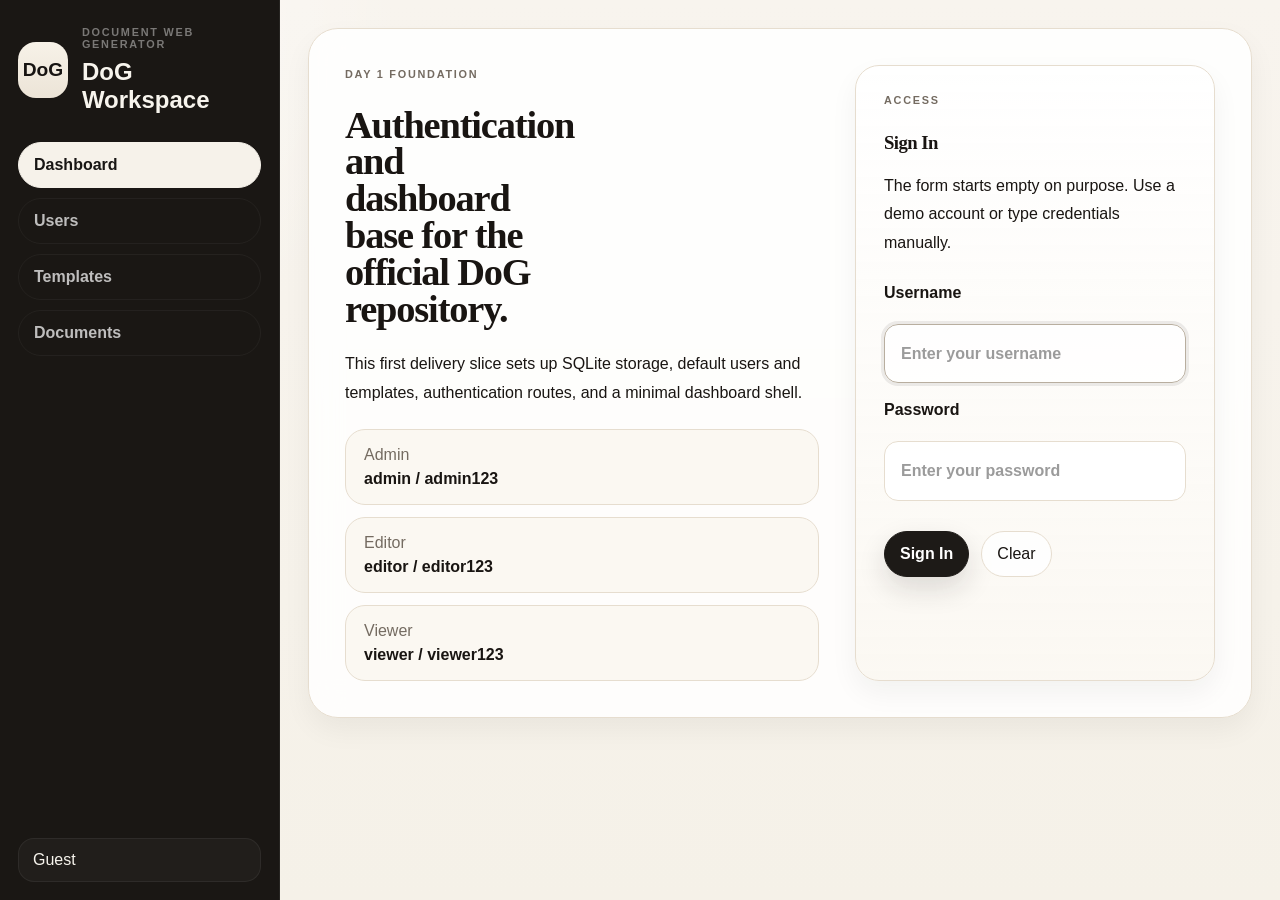
==== index.html @ 5dd4b7e9 "chore: initialize DOG foundation and auth base" ====
<!DOCTYPE html>
<html lang="en">
<head>
    <meta charset="UTF-8">
    <meta name="viewport" content="width=device-width, initial-scale=1.0">
    <title>DoG | Foundation</title>
    <link rel="stylesheet" href="assets/css/styles.css">
</head>
<body>
    <div class="layout">
        <aside class="sidebar">
            <div class="brand">
                <div class="brand-mark">DoG</div>
                <div>
                    <p class="eyebrow">Document Web Generator</p>
                    <h1>DoG Workspace</h1>
                </div>
            </div>

            <nav class="nav">
                <button class="nav-button active" type="button">Dashboard</button>
                <button class="nav-button" type="button" disabled>Users</button>
                <button class="nav-button" type="button" disabled>Templates</button>
                <button class="nav-button" type="button" disabled>Documents</button>
            </nav>

            <div class="sidebar-footer">
                <div id="sessionBadge" class="session-badge">Guest</div>
                <button id="logoutButton" class="ghost-button hidden" type="button">Log Out</button>
            </div>
        </aside>

        <main class="content">
            <section id="loginSection" class="panel hero">
                <div class="hero-copy">
                    <p class="eyebrow">Day 1 Foundation</p>
                    <h2>Authentication and dashboard base for the official DoG repository.</h2>
                    <p>This first delivery slice sets up SQLite storage, default users and templates, authentication routes, and a minimal dashboard shell.</p>

                    <div class="demo-list">
                        <button type="button" class="demo-card" data-demo-username="admin" data-demo-password="admin123">
                            <span>Admin</span>
                            <strong>admin / admin123</strong>
                        </button>
                        <button type="button" class="demo-card" data-demo-username="editor" data-demo-password="editor123">
                            <span>Editor</span>
                            <strong>editor / editor123</strong>
                        </button>
                        <button type="button" class="demo-card" data-demo-username="viewer" data-demo-password="viewer123">
                            <span>Viewer</span>
                            <strong>viewer / viewer123</strong>
                        </button>
                    </div>
                </div>

                <form id="loginForm" class="panel inset-card" autocomplete="off">
                    <div class="form-head">
                        <p class="eyebrow">Access</p>
                        <h3>Sign In</h3>
                        <p class="muted-text">The form starts empty on purpose. Use a demo account or type credentials manually.</p>
                    </div>
                    <input type="text" name="fake_username" class="honeypot" autocomplete="username" tabindex="-1" aria-hidden="true">
                    <input type="password" name="fake_password" class="honeypot" autocomplete="current-password" tabindex="-1" aria-hidden="true">
                    <label>
                        <span>Username</span>
                        <input type="text" name="username" placeholder="Enter your username" autocomplete="off" autocapitalize="none" spellcheck="false" required>
                    </label>
                    <label>
                        <span>Password</span>
                        <input type="password" name="password" placeholder="Enter your password" autocomplete="new-password" required>
                    </label>
                    <div class="button-row">
                        <button type="submit" class="primary-button">Sign In</button>
                        <button id="clearLoginButton" type="button" class="ghost-button">Clear</button>
                    </div>
                    <p id="loginMessage" class="status-text"></p>
                </form>
            </section>

            <section id="appSection" class="hidden">
                <header class="topbar">
                    <div>
                        <p class="eyebrow">Document Workspace</p>
                        <h2>Dashboard</h2>
                    </div>
                    <button id="refreshButton" class="ghost-button" type="button">Refresh Data</button>
                </header>

                <section class="stats-grid" id="statsGrid"></section>

                <section class="panel summary-panel">
                    <h3>Day 1 Summary</h3>
                    <p>The official repository now contains the project structure, database initialization, demo users, seeded templates, authentication endpoints, and dashboard statistics.</p>
                    <ul class="summary-list">
                        <li>Plain PHP backend with PDO + SQLite</li>
                        <li>Prepared statements for sensitive queries</li>
                        <li>Session-based authentication</li>
                        <li>Foundation ready for users, templates, and documents slices</li>
                    </ul>
                </section>
            </section>
        </main>
    </div>

    <script type="module" src="assets/js/app.js"></script>
</body>
</html>
---- assets/css/styles.css ----
:root {
    --bg: #f5f1e8;
    --surface: rgba(255, 255, 255, 0.86);
    --surface-soft: #fbf8f2;
    --surface-muted: #f2ece2;
    --sidebar: #1a1714;
    --sidebar-border: rgba(255, 255, 255, 0.06);
    --text: #191512;
    --muted: #746b61;
    --line: #e6ddcf;
    --line-strong: #d8cdbd;
    --accent: #1d1a17;
    --accent-contrast: #ffffff;
    --danger: #8f2d2d;
    --shadow-sm: 0 12px 28px rgba(25, 21, 18, 0.05);
    --radius-xl: 30px;
    --radius-lg: 22px;
    --radius-md: 16px;
}

* {
    box-sizing: border-box;
}

html,
body {
    min-height: 100%;
}

body {
    margin: 0;
    font-family: "Avenir Next", "Segoe UI", "Helvetica Neue", Arial, sans-serif;
    color: var(--text);
    background:
        radial-gradient(circle at top left, rgba(255, 255, 255, 0.72), transparent 26%),
        linear-gradient(180deg, #f8f4ee 0%, var(--bg) 100%);
}

button,
input,
select,
textarea {
    font: inherit;
}

button,
input {
    transition: background-color 0.18s ease, border-color 0.18s ease, box-shadow 0.18s ease, transform 0.18s ease;
}

.layout {
    display: grid;
    grid-template-columns: 280px minmax(0, 1fr);
    min-height: 100vh;
}

.sidebar {
    position: sticky;
    top: 0;
    min-height: 100vh;
    padding: 26px 18px 18px;
    background: var(--sidebar);
    color: #f7f4ed;
    display: flex;
    flex-direction: column;
    gap: 28px;
    border-right: 1px solid var(--sidebar-border);
}

.brand {
    display: flex;
    gap: 14px;
    align-items: center;
}

.brand-mark {
    width: 56px;
    height: 56px;
    border-radius: 18px;
    display: grid;
    place-items: center;
    background: linear-gradient(180deg, #f7f2e8 0%, #ece4d7 100%);
    color: #171412;
    font-size: 1.2rem;
    font-weight: 700;
}

.brand h1,
.hero-copy h2,
.content h2,
.panel h3 {
    margin: 0;
}

.eyebrow {
    margin: 0 0 8px;
    color: var(--muted);
    letter-spacing: 0.16em;
    text-transform: uppercase;
    font-size: 0.68rem;
    font-weight: 700;
}

.sidebar .eyebrow {
    color: rgba(255, 255, 255, 0.42);
}

.nav,
.sidebar-footer {
    display: grid;
    gap: 10px;
}

.nav-button,
.primary-button,
.ghost-button,
.demo-card {
    border: 1px solid transparent;
    border-radius: 999px;
    padding: 13px 15px;
    cursor: pointer;
}

.nav-button {
    background: transparent;
    color: rgba(255, 255, 255, 0.78);
    text-align: left;
    font-weight: 600;
    border-color: rgba(255, 255, 255, 0.05);
}

.nav-button.active {
    background: #f6f2ea;
    color: #181614;
    border-color: #f6f2ea;
}

.nav-button[disabled] {
    cursor: default;
    opacity: 0.92;
}

.sidebar-footer {
    margin-top: auto;
}

.session-badge {
    padding: 12px 14px;
    border-radius: 16px;
    background: rgba(255, 255, 255, 0.03);
    border: 1px solid rgba(255, 255, 255, 0.06);
}

.content {
    padding: 28px;
}

.panel {
    background: var(--surface);
    border: 1px solid var(--line);
    border-radius: var(--radius-xl);
    box-shadow: var(--shadow-sm);
    backdrop-filter: blur(16px);
}

.hero {
    display: grid;
    grid-template-columns: minmax(0, 1fr) 360px;
    gap: 36px;
    padding: 36px;
}

.hero-copy {
    display: grid;
    gap: 22px;
    align-content: start;
}

.hero-copy h2,
.content h2,
.panel h3 {
    font-family: "Iowan Old Style", "Palatino Linotype", "Book Antiqua", Georgia, serif;
    letter-spacing: -0.03em;
}

.hero-copy h2 {
    max-width: 11ch;
    font-size: clamp(2.15rem, 3vw, 4rem);
    line-height: 0.96;
}

.hero-copy p,
.muted-text,
.summary-panel p,
.summary-list {
    margin: 0;
    line-height: 1.8;
}

.demo-list {
    display: grid;
    gap: 12px;
}

.demo-card {
    padding: 16px 18px;
    border-radius: 20px;
    text-align: left;
    background: var(--surface-soft);
    border-color: var(--line);
}

.demo-card span,
.demo-card strong {
    display: block;
}

.demo-card span {
    margin-bottom: 6px;
    color: var(--muted);
}

.demo-card strong {
    color: var(--text);
}

.inset-card {
    display: grid;
    gap: 18px;
    align-self: stretch;
    padding: 28px;
    border-radius: 24px;
    background: linear-gradient(180deg, rgba(255, 255, 255, 0.82) 0%, rgba(251, 248, 242, 0.96) 100%);
}

.form-head,
label {
    display: grid;
    gap: 10px;
}

label {
    font-weight: 600;
}

input {
    width: 100%;
    border: 1px solid var(--line);
    background: rgba(255, 255, 255, 0.92);
    border-radius: 14px;
    padding: 14px 16px;
    color: var(--text);
}

input::placeholder {
    color: #9b9b9b;
}

input:focus {
    outline: none;
    border-color: #b8ae9f;
    box-shadow: 0 0 0 3px rgba(25, 21, 18, 0.08);
}

.button-row {
    display: flex;
    gap: 12px;
    align-items: center;
}

.primary-button {
    background: var(--accent);
    color: var(--accent-contrast);
    border-color: var(--accent);
    font-weight: 700;
    box-shadow: 0 12px 28px rgba(26, 24, 22, 0.14);
}

.ghost-button {
    background: rgba(255, 255, 255, 0.88);
    color: var(--text);
    border-color: var(--line);
}

.topbar {
    display: flex;
    justify-content: space-between;
    align-items: flex-end;
    gap: 16px;
    margin-bottom: 26px;
}

.stats-grid {
    display: grid;
    grid-template-columns: repeat(4, minmax(0, 1fr));
    gap: 20px;
    margin-bottom: 22px;
}

.stat-card {
    padding: 22px;
    border-radius: var(--radius-lg);
    background: linear-gradient(180deg, rgba(255, 255, 255, 0.9) 0%, rgba(250, 247, 241, 0.82) 100%);
    border: 1px solid var(--line);
}

.stat-card span {
    display: block;
    color: var(--muted);
}

.stat-card strong {
    display: block;
    margin-top: 10px;
    font-family: "Iowan Old Style", "Palatino Linotype", "Book Antiqua", Georgia, serif;
    font-size: 2.1rem;
}

.summary-panel {
    padding: 26px;
}

.summary-list {
    margin-top: 14px;
    padding-left: 18px;
}

.summary-list li + li {
    margin-top: 8px;
}

.status-text {
    min-height: 1.4em;
    margin: 0;
    color: var(--muted);
}

.error-text {
    color: var(--danger);
}

.honeypot,
.hidden {
    display: none !important;
}

@media (max-width: 1180px) {
    .layout,
    .hero,
    .stats-grid {
        grid-template-columns: 1fr;
    }

    .sidebar {
        position: static;
        min-height: auto;
    }
}

@media (max-width: 720px) {
    .content,
    .sidebar,
    .hero,
    .inset-card,
    .summary-panel {
        padding: 16px;
    }

    .button-row {
        flex-wrap: wrap;
    }
}
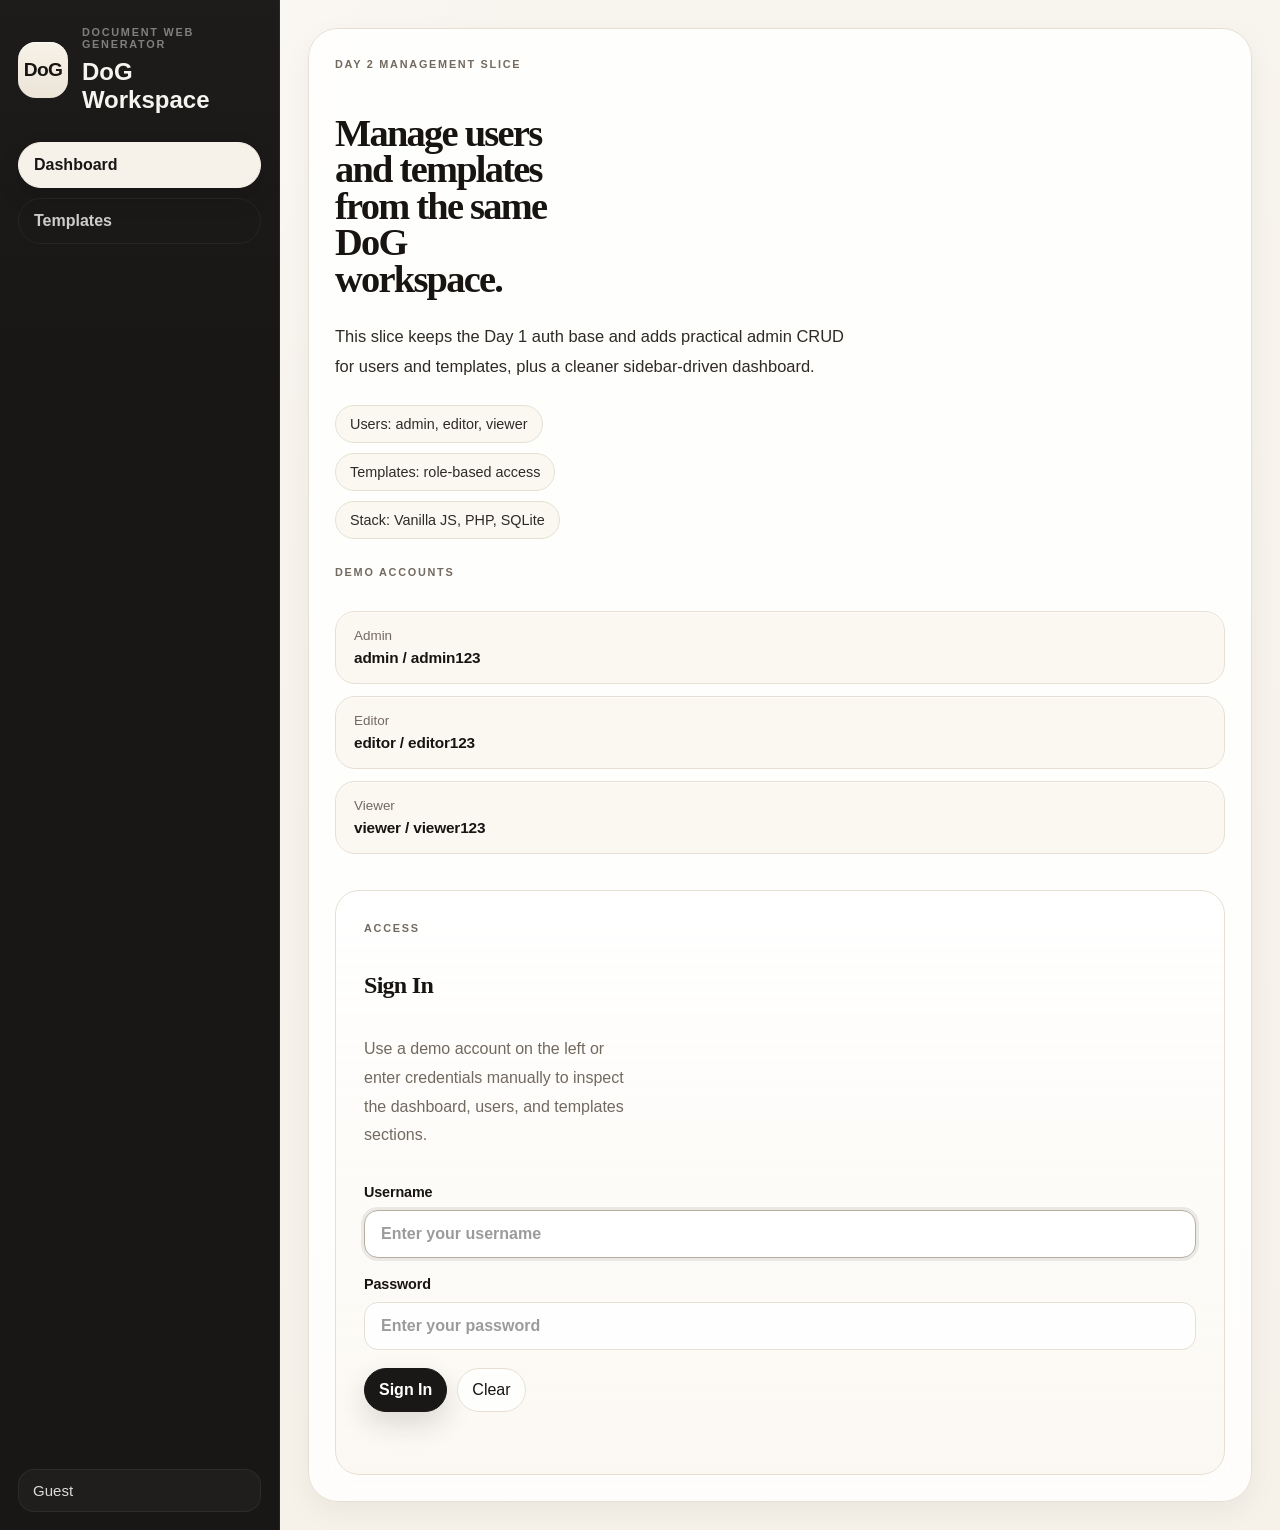
==== commit 743e8fc9: "feat: add user and template management" ====
--- a/index.html
+++ b/index.html
@@ -3,11 +3,11 @@
 <head>
     <meta charset="UTF-8">
     <meta name="viewport" content="width=device-width, initial-scale=1.0">
-    <title>DoG | Foundation</title>
+    <title>DoG | User And Template Management</title>
     <link rel="stylesheet" href="assets/css/styles.css">
 </head>
 <body>
-    <div class="layout">
+    <div class="page-shell">
         <aside class="sidebar">
             <div class="brand">
                 <div class="brand-mark">DoG</div>
@@ -17,50 +17,58 @@
                 </div>
             </div>
 
-            <nav class="nav">
-                <button class="nav-button active" type="button">Dashboard</button>
-                <button class="nav-button" type="button" disabled>Users</button>
-                <button class="nav-button" type="button" disabled>Templates</button>
-                <button class="nav-button" type="button" disabled>Documents</button>
+            <nav class="nav-list">
+                <button class="nav-button active" type="button" data-section="dashboard">Dashboard</button>
+                <button class="nav-button" type="button" data-section="users" data-admin-only="true">Users</button>
+                <button class="nav-button" type="button" data-section="templates">Templates</button>
             </nav>
 
-            <div class="sidebar-footer">
+            <div class="side-footer">
                 <div id="sessionBadge" class="session-badge">Guest</div>
                 <button id="logoutButton" class="ghost-button hidden" type="button">Log Out</button>
             </div>
         </aside>
 
-        <main class="content">
-            <section id="loginSection" class="panel hero">
+        <main class="main-content">
+            <section id="loginSection" class="panel hero-panel">
                 <div class="hero-copy">
-                    <p class="eyebrow">Day 1 Foundation</p>
-                    <h2>Authentication and dashboard base for the official DoG repository.</h2>
-                    <p>This first delivery slice sets up SQLite storage, default users and templates, authentication routes, and a minimal dashboard shell.</p>
+                    <p class="eyebrow">Day 2 Management Slice</p>
+                    <h2>Manage users and templates from the same DoG workspace.</h2>
+                    <p>This slice keeps the Day 1 auth base and adds practical admin CRUD for users and templates, plus a cleaner sidebar-driven dashboard.</p>
 
-                    <div class="demo-list">
-                        <button type="button" class="demo-card" data-demo-username="admin" data-demo-password="admin123">
+                    <div class="hero-meta">
+                        <span>Users: admin, editor, viewer</span>
+                        <span>Templates: role-based access</span>
+                        <span>Stack: Vanilla JS, PHP, SQLite</span>
+                    </div>
+
+                    <div class="credentials-block">
+                        <p class="eyebrow">Demo accounts</p>
+                        <div class="credentials">
+                        <button type="button" class="credential-chip" data-demo-username="admin" data-demo-password="admin123">
                             <span>Admin</span>
                             <strong>admin / admin123</strong>
                         </button>
-                        <button type="button" class="demo-card" data-demo-username="editor" data-demo-password="editor123">
+                        <button type="button" class="credential-chip" data-demo-username="editor" data-demo-password="editor123">
                             <span>Editor</span>
                             <strong>editor / editor123</strong>
                         </button>
-                        <button type="button" class="demo-card" data-demo-username="viewer" data-demo-password="viewer123">
+                        <button type="button" class="credential-chip" data-demo-username="viewer" data-demo-password="viewer123">
                             <span>Viewer</span>
                             <strong>viewer / viewer123</strong>
                         </button>
+                        </div>
                     </div>
                 </div>
 
-                <form id="loginForm" class="panel inset-card" autocomplete="off">
-                    <div class="form-head">
+                <form id="loginForm" class="card form-card" autocomplete="off">
+                    <div class="form-card-head">
                         <p class="eyebrow">Access</p>
                         <h3>Sign In</h3>
-                        <p class="muted-text">The form starts empty on purpose. Use a demo account or type credentials manually.</p>
+                        <p class="form-intro">Use a demo account on the left or enter credentials manually to inspect the dashboard, users, and templates sections.</p>
                     </div>
-                    <input type="text" name="fake_username" class="honeypot" autocomplete="username" tabindex="-1" aria-hidden="true">
-                    <input type="password" name="fake_password" class="honeypot" autocomplete="current-password" tabindex="-1" aria-hidden="true">
+                    <input type="text" name="fake_username" class="honeypot-field" autocomplete="username" tabindex="-1" aria-hidden="true">
+                    <input type="password" name="fake_password" class="honeypot-field" autocomplete="current-password" tabindex="-1" aria-hidden="true">
                     <label>
                         <span>Username</span>
                         <input type="text" name="username" placeholder="Enter your username" autocomplete="off" autocapitalize="none" spellcheck="false" required>
@@ -80,23 +88,88 @@
             <section id="appSection" class="hidden">
                 <header class="topbar">
                     <div>
-                        <p class="eyebrow">Document Workspace</p>
-                        <h2>Dashboard</h2>
+                        <p class="eyebrow">Management Workspace</p>
+                        <h2 id="sectionTitle">Dashboard</h2>
                     </div>
                     <button id="refreshButton" class="ghost-button" type="button">Refresh Data</button>
                 </header>
 
-                <section class="stats-grid" id="statsGrid"></section>
+                <section id="dashboardSection" class="app-section">
+                    <div id="statsGrid" class="stats-grid"></div>
+                    <div class="double-grid">
+                        <article class="panel">
+                            <h3>Day 2 Scope</h3>
+                            <p>The official DoG repository now exposes the admin CRUD base for users and templates, while keeping role-gated reads for non-admin users.</p>
+                            <ul class="feature-list">
+                                <li>Day 1 authentication and dashboard stats</li>
+                                <li>Users API with create, edit, and delete</li>
+                                <li>Templates API with role-aware listing</li>
+                                <li>Sidebar navigation between dashboard sections</li>
+                            </ul>
+                        </article>
+                        <article class="panel">
+                            <h3>How To Verify</h3>
+                            <p>Sign in as <strong>admin</strong> to manage both users and templates. Sign in as <strong>editor</strong> or <strong>viewer</strong> to confirm admin-only routes stay blocked.</p>
+                        </article>
+                    </div>
+                </section>
 
-                <section class="panel summary-panel">
-                    <h3>Day 1 Summary</h3>
-                    <p>The official repository now contains the project structure, database initialization, demo users, seeded templates, authentication endpoints, and dashboard statistics.</p>
-                    <ul class="summary-list">
-                        <li>Plain PHP backend with PDO + SQLite</li>
-                        <li>Prepared statements for sensitive queries</li>
-                        <li>Session-based authentication</li>
-                        <li>Foundation ready for users, templates, and documents slices</li>
-                    </ul>
+                <section id="usersSection" class="app-section hidden">
+                    <div class="double-grid">
+                        <article class="panel">
+                            <h3>User Editor</h3>
+                            <form id="userForm" class="stack-form">
+                                <input type="hidden" name="id">
+                                <label><span>Full Name</span><input type="text" name="full_name" required></label>
+                                <label><span>Username</span><input type="text" name="username" required></label>
+                                <label><span>Password</span><input type="password" name="password" placeholder="Leave empty when updating"></label>
+                                <label>
+                                    <span>Role</span>
+                                    <select name="role">
+                                        <option value="admin">admin</option>
+                                        <option value="editor">editor</option>
+                                        <option value="viewer">viewer</option>
+                                    </select>
+                                </label>
+                                <label class="checkbox-row"><input type="checkbox" name="is_active" checked> Active</label>
+                                <div class="button-row">
+                                    <button type="submit" class="primary-button">Save User</button>
+                                    <button type="button" id="userResetButton" class="ghost-button">Reset</button>
+                                </div>
+                            </form>
+                        </article>
+                        <article class="panel">
+                            <h3>Users List</h3>
+                            <div id="usersList" class="stack-list"></div>
+                        </article>
+                    </div>
+                </section>
+
+                <section id="templatesSection" class="app-section hidden">
+                    <div class="double-grid">
+                        <article class="panel" id="templateEditorPanel">
+                            <h3>Template Editor</h3>
+                            <form id="templateForm" class="stack-form">
+                                <input type="hidden" name="id">
+                                <label><span>Title</span><input type="text" name="title" required></label>
+                                <label><span>Slug</span><input type="text" name="slug" placeholder="Leave empty for auto-generation"></label>
+                                <label><span>Category</span><input type="text" name="category" value="general" required></label>
+                                <label><span>Description</span><textarea name="description" rows="2"></textarea></label>
+                                <label><span>Placeholders (comma-separated)</span><input type="text" name="placeholders" placeholder="full_name,email,city"></label>
+                                <label><span>Allowed Roles</span><input type="text" name="allowed_roles" value="admin,editor,viewer"></label>
+                                <label class="checkbox-row"><input type="checkbox" name="is_active" checked> Active</label>
+                                <label><span>Template HTML</span><textarea name="html_content" rows="12" required></textarea></label>
+                                <div class="button-row">
+                                    <button type="submit" class="primary-button">Save Template</button>
+                                    <button type="button" id="templateResetButton" class="ghost-button">Reset</button>
+                                </div>
+                            </form>
+                        </article>
+                        <article class="panel">
+                            <h3>Templates List</h3>
+                            <div id="templatesList" class="stack-list"></div>
+                        </article>
+                    </div>
                 </section>
             </section>
         </main>
--- a/assets/css/styles.css
+++ b/assets/css/styles.css
@@ -1,21 +1,22 @@
 :root {
-    --bg: #f5f1e8;
+    --bg: #f6f2ea;
     --surface: rgba(255, 255, 255, 0.86);
     --surface-soft: #fbf8f2;
-    --surface-muted: #f2ece2;
-    --sidebar: #1a1714;
+    --surface-muted: #f3eee6;
+    --sidebar: #191715;
     --sidebar-border: rgba(255, 255, 255, 0.06);
-    --text: #191512;
-    --muted: #746b61;
-    --line: #e6ddcf;
-    --line-strong: #d8cdbd;
-    --accent: #1d1a17;
+    --text: #171412;
+    --muted: #72695f;
+    --line: #e7dfd2;
+    --line-strong: #d6ccbc;
+    --accent: #1a1816;
     --accent-contrast: #ffffff;
     --danger: #8f2d2d;
-    --shadow-sm: 0 12px 28px rgba(25, 21, 18, 0.05);
+    --shadow-sm: 0 10px 30px rgba(23, 20, 18, 0.05);
     --radius-xl: 30px;
     --radius-lg: 22px;
     --radius-md: 16px;
+    --radius-sm: 10px;
 }
 
 * {
@@ -44,11 +45,28 @@
 }
 
 button,
-input {
-    transition: background-color 0.18s ease, border-color 0.18s ease, box-shadow 0.18s ease, transform 0.18s ease;
-}
-
-.layout {
+a,
+input,
+select,
+textarea {
+    transition:
+        background-color 0.18s ease,
+        border-color 0.18s ease,
+        color 0.18s ease,
+        box-shadow 0.18s ease,
+        transform 0.18s ease;
+}
+
+button:focus-visible,
+a:focus-visible,
+input:focus-visible,
+select:focus-visible,
+textarea:focus-visible {
+    outline: none;
+    box-shadow: 0 0 0 3px rgba(18, 18, 18, 0.08);
+}
+
+.page-shell {
     display: grid;
     grid-template-columns: 280px minmax(0, 1fr);
     min-height: 100vh;
@@ -59,8 +77,10 @@
     top: 0;
     min-height: 100vh;
     padding: 26px 18px 18px;
-    background: var(--sidebar);
-    color: #f7f4ed;
+    background:
+        linear-gradient(180deg, rgba(255, 255, 255, 0.02), transparent 24%),
+        var(--sidebar);
+    color: #f4f4f1;
     display: flex;
     flex-direction: column;
     gap: 28px;
@@ -83,12 +103,15 @@
     color: #171412;
     font-size: 1.2rem;
     font-weight: 700;
+    letter-spacing: -0.04em;
+    box-shadow: inset 0 1px 0 rgba(255, 255, 255, 0.72);
 }
 
 .brand h1,
 .hero-copy h2,
-.content h2,
-.panel h3 {
+.topbar h2,
+.panel h3,
+.form-card h3 {
     margin: 0;
 }
 
@@ -102,23 +125,24 @@
 }
 
 .sidebar .eyebrow {
-    color: rgba(255, 255, 255, 0.42);
-}
-
-.nav,
-.sidebar-footer {
+    color: rgba(255, 255, 255, 0.44);
+}
+
+.nav-list {
     display: grid;
     gap: 10px;
 }
 
 .nav-button,
+.ghost-button,
 .primary-button,
-.ghost-button,
-.demo-card {
+.link-button,
+.credential-chip {
     border: 1px solid transparent;
     border-radius: 999px;
-    padding: 13px 15px;
+    padding: 12px 14px;
     cursor: pointer;
+    text-decoration: none;
 }
 
 .nav-button {
@@ -127,21 +151,25 @@
     text-align: left;
     font-weight: 600;
     border-color: rgba(255, 255, 255, 0.05);
+    padding: 13px 15px;
+}
+
+.nav-button:hover {
+    background: rgba(255, 255, 255, 0.05);
+    color: #ffffff;
 }
 
 .nav-button.active {
     background: #f6f2ea;
     color: #181614;
     border-color: #f6f2ea;
-}
-
-.nav-button[disabled] {
-    cursor: default;
-    opacity: 0.92;
-}
-
-.sidebar-footer {
+    box-shadow: 0 10px 24px rgba(0, 0, 0, 0.12);
+}
+
+.side-footer {
     margin-top: auto;
+    display: grid;
+    gap: 12px;
 }
 
 .session-badge {
@@ -149,123 +177,203 @@
     border-radius: 16px;
     background: rgba(255, 255, 255, 0.03);
     border: 1px solid rgba(255, 255, 255, 0.06);
-}
-
-.content {
+    color: rgba(255, 255, 255, 0.84);
+    font-size: 0.94rem;
+}
+
+.main-content {
     padding: 28px;
 }
 
+.hero-panel,
 .panel {
     background: var(--surface);
     border: 1px solid var(--line);
     border-radius: var(--radius-xl);
     box-shadow: var(--shadow-sm);
-    backdrop-filter: blur(16px);
-}
-
-.hero {
+    backdrop-filter: blur(18px);
+}
+
+.hero-panel {
     display: grid;
     grid-template-columns: minmax(0, 1fr) 360px;
     gap: 36px;
+    align-items: start;
     padding: 36px;
 }
 
 .hero-copy {
     display: grid;
-    gap: 22px;
+    gap: 24px;
     align-content: start;
 }
 
-.hero-copy h2,
-.content h2,
-.panel h3 {
+.hero-copy h2 {
+    max-width: 12ch;
     font-family: "Iowan Old Style", "Palatino Linotype", "Book Antiqua", Georgia, serif;
-    letter-spacing: -0.03em;
-}
-
-.hero-copy h2 {
-    max-width: 11ch;
-    font-size: clamp(2.15rem, 3vw, 4rem);
-    line-height: 0.96;
-}
-
-.hero-copy p,
-.muted-text,
-.summary-panel p,
-.summary-list {
+    font-size: clamp(2.2rem, 3vw, 4.1rem);
+    line-height: 0.95;
+    letter-spacing: -0.045em;
+    font-weight: 700;
+}
+
+.hero-copy > p:not(.eyebrow) {
     margin: 0;
-    line-height: 1.8;
-}
-
-.demo-list {
+    max-width: 58ch;
+    color: #2f2a25;
+    line-height: 1.82;
+    font-size: 1.03rem;
+}
+
+.hero-meta {
+    display: grid;
+    gap: 10px;
+}
+
+.hero-meta span {
+    display: inline-flex;
+    width: fit-content;
+    max-width: 100%;
+    padding: 10px 14px;
+    border-radius: 999px;
+    border: 1px solid var(--line);
+    background: var(--surface-soft);
+    color: #2f2a25;
+    font-size: 0.9rem;
+}
+
+.credentials-block {
     display: grid;
     gap: 12px;
 }
 
-.demo-card {
+.credentials {
+    display: grid;
+    grid-template-columns: repeat(3, minmax(0, 1fr));
+    gap: 12px;
+}
+
+.credential-chip {
     padding: 16px 18px;
     border-radius: 20px;
     text-align: left;
     background: var(--surface-soft);
     border-color: var(--line);
-}
-
-.demo-card span,
-.demo-card strong {
+    color: var(--text);
+    box-shadow: inset 0 1px 0 rgba(255, 255, 255, 0.78);
+}
+
+.credential-chip span,
+.credential-chip strong {
     display: block;
 }
 
-.demo-card span {
+.credential-chip span {
     margin-bottom: 6px;
     color: var(--muted);
-}
-
-.demo-card strong {
-    color: var(--text);
-}
-
-.inset-card {
+    font-size: 0.84rem;
+}
+
+.credential-chip strong {
+    font-size: 0.96rem;
+    letter-spacing: -0.01em;
+}
+
+.credential-chip:hover {
+    background: #f4efe7;
+    border-color: var(--line-strong);
+}
+
+.form-card {
     display: grid;
     gap: 18px;
     align-self: stretch;
     padding: 28px;
     border-radius: 24px;
+    border: 1px solid var(--line);
     background: linear-gradient(180deg, rgba(255, 255, 255, 0.82) 0%, rgba(251, 248, 242, 0.96) 100%);
-}
-
-.form-head,
+    box-shadow: inset 0 1px 0 rgba(255, 255, 255, 0.78);
+}
+
+.form-card-head,
+.stack-form {
+    display: grid;
+    gap: 18px;
+}
+
+.form-intro {
+    margin: 0;
+    color: var(--muted);
+    line-height: 1.75;
+    max-width: 30ch;
+}
+
+.honeypot-field {
+    position: absolute;
+    opacity: 0;
+    pointer-events: none;
+    width: 1px;
+    height: 1px;
+}
+
 label {
     display: grid;
     gap: 10px;
-}
-
-label {
+    color: var(--text);
     font-weight: 600;
 }
 
-input {
+label span {
+    font-size: 0.9rem;
+    letter-spacing: -0.01em;
+}
+
+input,
+select,
+textarea {
     width: 100%;
     border: 1px solid var(--line);
     background: rgba(255, 255, 255, 0.92);
     border-radius: 14px;
     padding: 14px 16px;
     color: var(--text);
-}
-
-input::placeholder {
+    box-shadow: inset 0 1px 0 rgba(255, 255, 255, 0.72);
+}
+
+input::placeholder,
+textarea::placeholder {
     color: #9b9b9b;
 }
 
-input:focus {
-    outline: none;
+input:hover,
+select:hover,
+textarea:hover {
+    border-color: var(--line-strong);
+}
+
+input:focus,
+select:focus,
+textarea:focus {
     border-color: #b8ae9f;
-    box-shadow: 0 0 0 3px rgba(25, 21, 18, 0.08);
-}
-
-.button-row {
-    display: flex;
-    gap: 12px;
+    background: #ffffff;
+}
+
+textarea {
+    resize: vertical;
+    min-height: 120px;
+}
+
+.checkbox-row {
+    grid-auto-flow: column;
+    justify-content: start;
     align-items: center;
+    gap: 10px;
+    font-weight: 500;
+}
+
+.checkbox-row input {
+    width: auto;
+    accent-color: #111111;
 }
 
 .primary-button {
@@ -276,10 +384,26 @@
     box-shadow: 0 12px 28px rgba(26, 24, 22, 0.14);
 }
 
-.ghost-button {
+.primary-button:hover {
+    background: #2a2724;
+    border-color: #2a2724;
+}
+
+.ghost-button,
+.link-button {
     background: rgba(255, 255, 255, 0.88);
     color: var(--text);
     border-color: var(--line);
+}
+
+.ghost-button:hover,
+.link-button:hover {
+    background: #ffffff;
+    border-color: var(--line-strong);
+}
+
+.danger-button {
+    color: var(--danger);
 }
 
 .topbar {
@@ -290,18 +414,37 @@
     margin-bottom: 26px;
 }
 
+.topbar h2 {
+    font-family: "Iowan Old Style", "Palatino Linotype", "Book Antiqua", Georgia, serif;
+    font-size: 2rem;
+    letter-spacing: -0.03em;
+}
+
+.app-section {
+    display: grid;
+    gap: 22px;
+}
+
+.stats-grid,
+.double-grid {
+    display: grid;
+    gap: 20px;
+}
+
 .stats-grid {
-    display: grid;
     grid-template-columns: repeat(4, minmax(0, 1fr));
-    gap: 20px;
-    margin-bottom: 22px;
+}
+
+.double-grid {
+    grid-template-columns: repeat(2, minmax(0, 1fr));
 }
 
 .stat-card {
     padding: 22px;
-    border-radius: var(--radius-lg);
+    border-radius: 22px;
     background: linear-gradient(180deg, rgba(255, 255, 255, 0.9) 0%, rgba(250, 247, 241, 0.82) 100%);
     border: 1px solid var(--line);
+    box-shadow: inset 0 1px 0 rgba(255, 255, 255, 0.84);
 }
 
 .stat-card span {
@@ -314,40 +457,123 @@
     margin-top: 10px;
     font-family: "Iowan Old Style", "Palatino Linotype", "Book Antiqua", Georgia, serif;
     font-size: 2.1rem;
-}
-
-.summary-panel {
+    letter-spacing: -0.04em;
+    color: var(--text);
+}
+
+.panel {
     padding: 26px;
 }
 
-.summary-list {
-    margin-top: 14px;
+.panel h3 {
+    margin-bottom: 18px;
+    font-family: "Iowan Old Style", "Palatino Linotype", "Book Antiqua", Georgia, serif;
+    font-size: 1.5rem;
+    line-height: 1.12;
+    letter-spacing: -0.03em;
+}
+
+.panel p {
+    margin: 0 0 16px;
+    line-height: 1.8;
+}
+
+.stack-form > .button-row {
+    justify-self: start;
+}
+
+.stack-list {
+    display: grid;
+    gap: 12px;
+}
+
+.list-card {
+    width: 100%;
+    border: 1px solid var(--line);
+    background: rgba(255, 255, 255, 0.88);
+    border-radius: 20px;
+    padding: 16px;
+    text-align: left;
+    color: var(--text);
+    box-shadow: inset 0 1px 0 rgba(255, 255, 255, 0.8);
+}
+
+.list-card strong,
+.list-card span,
+.list-card small {
+    display: block;
+}
+
+.list-card span {
+    margin-top: 5px;
+    color: #444444;
+}
+
+.list-card small {
+    margin-top: 7px;
+    color: var(--muted);
+}
+
+.list-card:hover {
+    border-color: var(--line-strong);
+    background: #fdfbf7;
+}
+
+.button-row,
+.mini-actions {
+    display: flex;
+    gap: 10px;
+    flex-wrap: wrap;
+}
+
+.button-row {
+    align-items: center;
+}
+
+.feature-list {
+    margin: 0;
     padding-left: 18px;
-}
-
-.summary-list li + li {
+    line-height: 1.7;
+}
+
+.feature-list li + li {
     margin-top: 8px;
 }
 
-.status-text {
-    min-height: 1.4em;
-    margin: 0;
+.status-text,
+.empty-state {
     color: var(--muted);
+}
+
+.empty-state {
+    padding: 18px;
+    border-radius: 18px;
+    background: var(--surface-muted);
+    border: 1px dashed var(--line-strong);
 }
 
 .error-text {
     color: var(--danger);
 }
 
-.honeypot,
 .hidden {
     display: none !important;
 }
 
+@media (max-width: 1360px) {
+    .hero-panel {
+        grid-template-columns: 1fr;
+    }
+
+    .credentials {
+        grid-template-columns: 1fr;
+    }
+}
+
 @media (max-width: 1180px) {
-    .layout,
-    .hero,
-    .stats-grid {
+    .page-shell,
+    .stats-grid,
+    .double-grid {
         grid-template-columns: 1fr;
     }
 
@@ -355,18 +581,50 @@
         position: static;
         min-height: auto;
     }
+
+    .main-content {
+        padding: 18px;
+    }
 }
 
 @media (max-width: 720px) {
-    .content,
+    .main-content,
     .sidebar,
-    .hero,
-    .inset-card,
-    .summary-panel {
+    .panel,
+    .hero-panel,
+    .form-card {
         padding: 16px;
     }
 
-    .button-row {
-        flex-wrap: wrap;
-    }
-}
+    .hero-copy h2,
+    .topbar h2 {
+        font-size: 1.95rem;
+    }
+
+    .topbar {
+        flex-direction: column;
+        align-items: flex-start;
+    }
+
+    .button-row,
+    .mini-actions {
+        width: 100%;
+    }
+
+    .button-row > *,
+    .mini-actions > * {
+        flex: 1 1 100%;
+    }
+
+    #loginForm .button-row {
+        width: auto;
+    }
+
+    #loginForm .button-row > * {
+        flex: 0 0 auto;
+    }
+
+    .form-intro {
+        max-width: none;
+    }
+}
